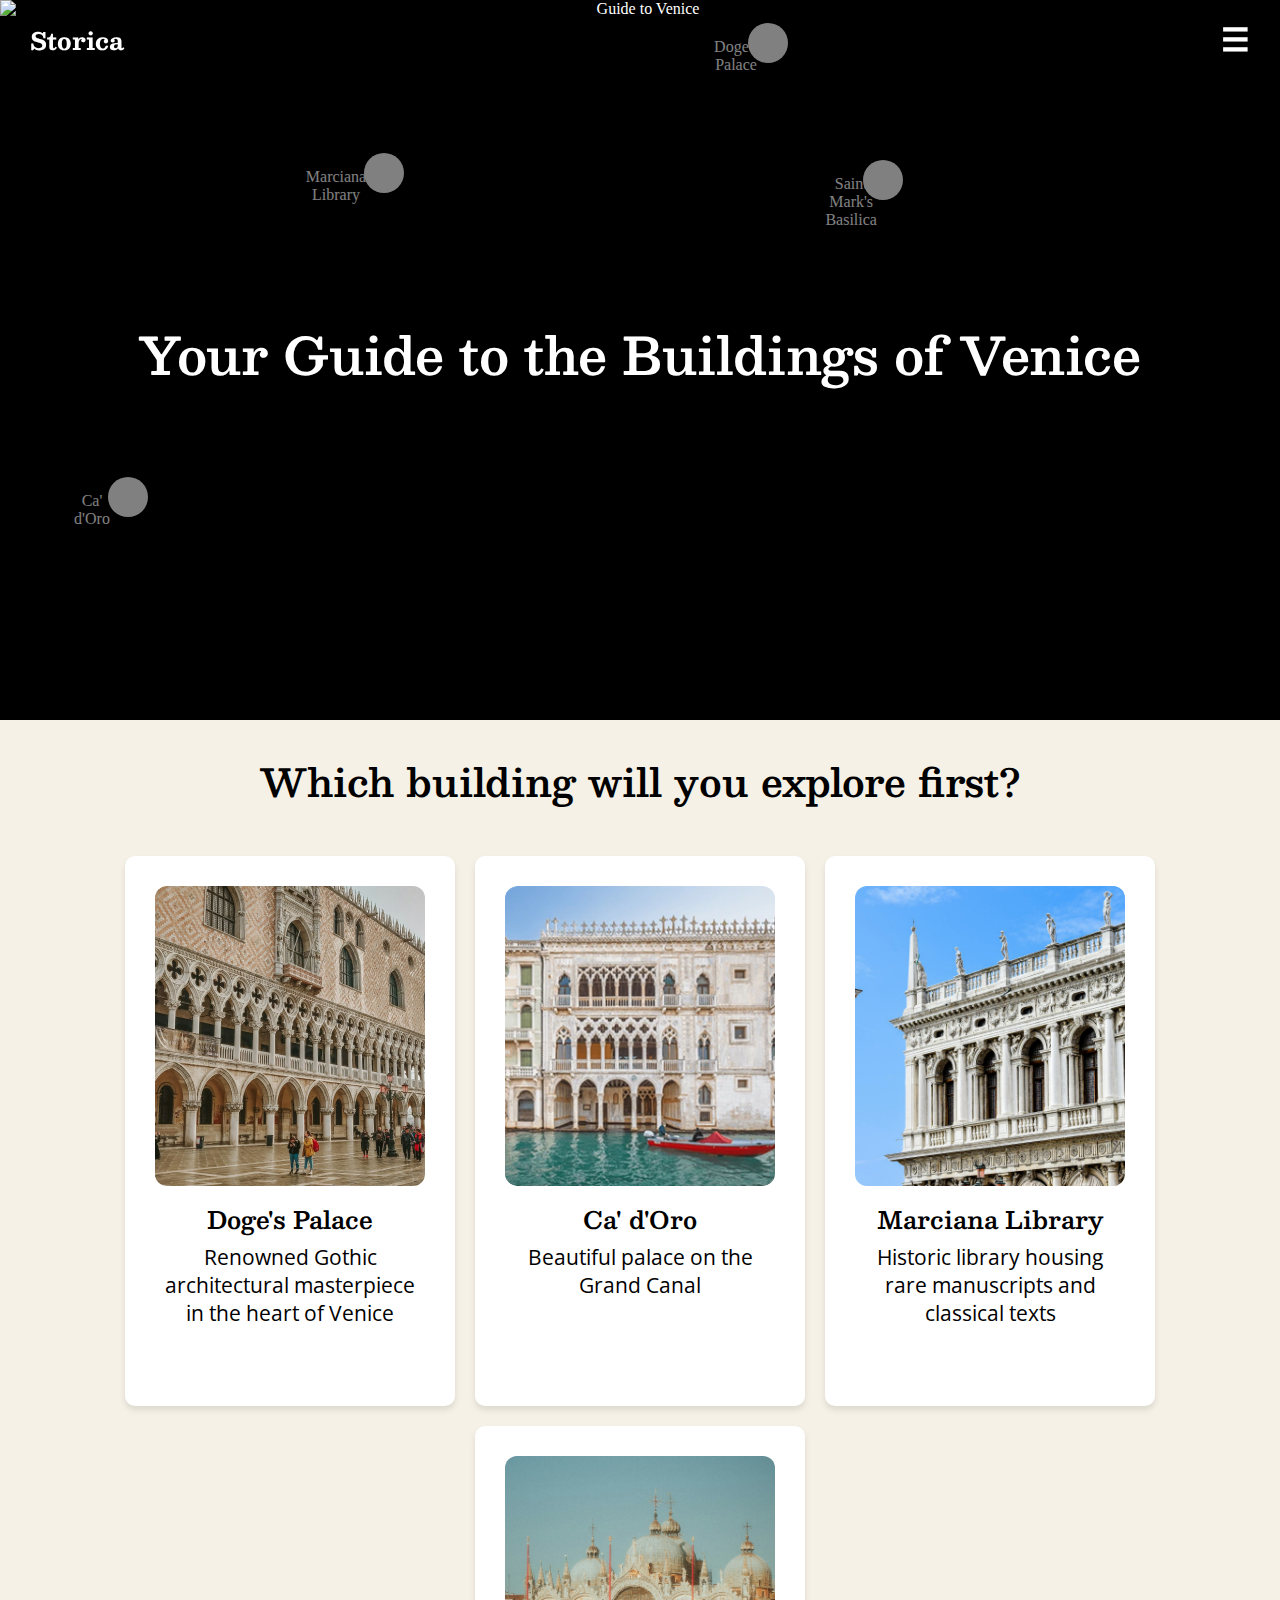
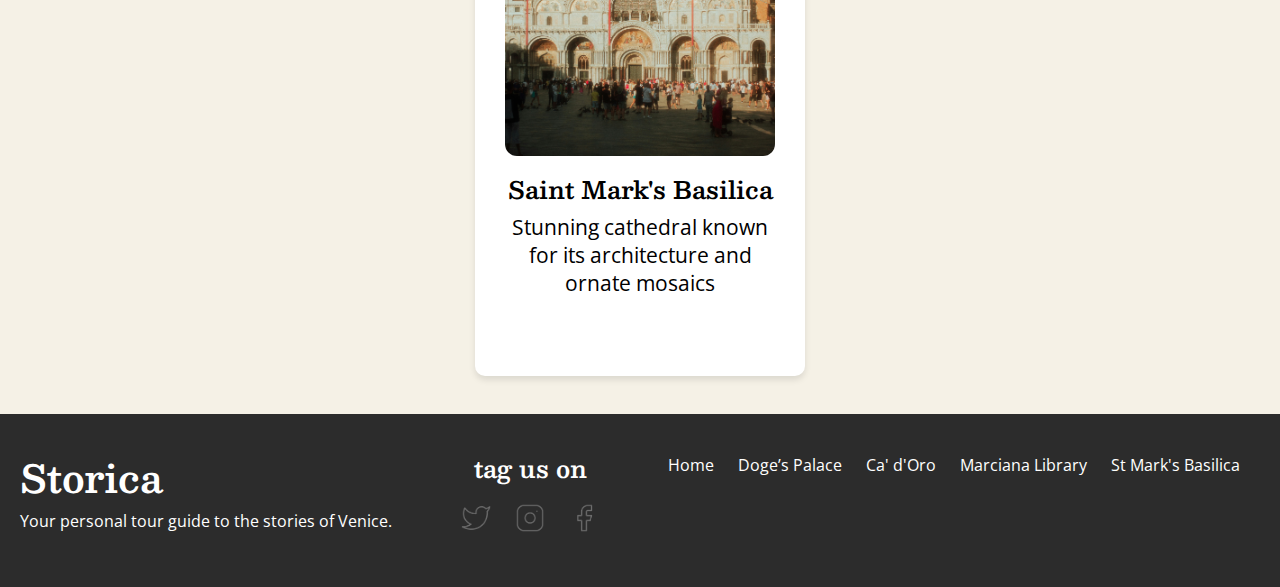
==== index.html @ 9d31c8cf "Update index.html" ====
<!DOCTYPE html>
<html lang="en">
<head>
    <meta charset="UTF-8" />
    <meta name="viewport" content="width=device-width, initial-scale=1.0" />
    <title>Storica - Doge's Palace</title>
    <link rel="preconnect" href="https://fonts.googleapis.com">
    <link rel="preconnect" href="https://fonts.gstatic.com" crossorigin>
    <link href="https://fonts.googleapis.com/css2?family=Besley:ital,wght@0,400..900;1,400..900&family=Open+Sans:ital,wght@0,300..800;1,300..800&display=swap" rel="stylesheet">
    <link rel="stylesheet" href="style.css" />
</head>
<body class="white-nav">
    <a href="#maincontent" class="skip-link">Skip to main content</a>
    
    <!-- Hero Section-->
    <header>
        <nav class="top-nav">
            <div class="logo">Storica</div>
            <button class="hamburger" id="hamburger" aria-label="Open navigation menu">&#9776;</button>
        </nav>
        <section class="hero">
            <img src="./assets/guide_image.png" alt="Guide to Venice" class="hero-image">
            <div class="hero-text">
                <h1>Your Guide to the Buildings of Venice</h1>
            </div>
            <div class="dot" id="dot1" data-name="Ca' d'Oro"></div>
            <div class="dot" id="dot2" data-name="Marciana Library"></div>
            <div class="dot" id="dot3" data-name="Doge's Palace"></div>
            <div class="dot" id="dot4" data-name="Saint Mark's Basilica"></div>
        </section>
    </header>

     <!-- Navigation Bar -->
    <nav id="overlayMenu" class="overlay-menu">
        <ul>
            <li><a href="index.html" >Home</a></li>
            <li><a href="doges-palace.html" >Doge’s Palace</a></li>
            <li><a href="ca-doro-palace.html" >Ca' d'Oro</a></li>
            <li><a href="marciana-library.html" >Marciana Library</a></li>
            <li><a href="st-marks-basilica.html" >St Mark's Basilica</a></li>
        </ul>
        <button class="close-btn" id="closeMenu" aria-label="Close navigation menu">&times;</button>
    </nav>

    <main id="maincontent">
        <!-- Buildings Cards-->
        <section class="buildings-section">
            <h2>Which building will you explore first?</h2>
            <div class="cards-container">
                <div class="building-card">
                    <a href="doges-palace.html" >
                        <img src="./assets/dogePalace/Doge_s Palce Side.jpg" alt="Doge's Palace">
                    </a>
                    <h3>Doge's Palace</h3>
                    <p>Renowned Gothic architectural masterpiece in the heart of Venice</p>
                </div>
                
                <div class="building-card">
                    <a href="ca-doro-palace.html" >
                        <img src="./assets/cadoro/CadoroPalaceVeniceMar.png" alt="Ca' d'Oro">
                    </a>
                    <h3>Ca' d'Oro</h3>
                    <p>Beautiful palace on the Grand Canal</p>
                </div>

                <div class="building-card">
                    <a href="marciana-library.html" >
                        <img src="./assets/library/pexels-axp-photography-500641970-18781094.jpg" alt="Marciana Library">
                    </a>
                    <h3>Marciana Library</h3>
                    <p>Historic library housing rare manuscripts and classical texts</p>
                </div>

                <div class="building-card">
                    <a href="st-marks-basilica.html" >
                        <img src="./assets/basilica/cristiano-sala-zZEgnO9Eilg-unsplash.jpg" alt="Saint Mark's Basilica">
                    </a>
                    <h3>Saint Mark's Basilica</h3>
                    <p>Stunning cathedral known for its architecture and ornate mosaics</p>
                </div>
            </div>
        </section>
    </main>

    <!-- Footer -->
    <footer role="contentinfo">
        <div class="footer-left">
            <h2>Storica</h2>
            <p>Your personal tour guide to the stories of Venice.</p>
        </div>
        <div class="social-media">
            <h3>tag us on</h3>
            <a href="https://twitter.com" target="_blank">
                <img src="./assets/tags/Twitter.png" alt="X, formerly Twitter">
            </a>
            <a href="https://instagram.com" target="_blank">
                <img src="./assets/tags/Instagram.png" alt="Instagram">
            </a>
            <a href="https://facebook.com" target="_blank">
                <img src="./assets/tags/Facebook.png" alt="Facebook">
            </a>
        </div>
        <nav class="footer-nav" aria-label="Footer Navigation">
            <a href="index.html" >Home</a>
            <a href="doges-palace.html">Doge’s Palace</a>
            <a href="ca-doro-palace.html" >Ca' d'Oro</a>
            <a href="marciana-library.html" >Marciana Library</a>
            <a href="st-marks-basilica.html" >St Mark's Basilica</a>
        </nav>
    </footer>

    <!-- Modal for Zoom -->
    <div id="imageModal" class="image-modal">
        <span class="close">&times;</span>
        <img class="modal-content" id="modalImg">
    </div>

    <!-- Back to Top Button -->
    <button id="backToTop" title="Back to Top" aria-label="Scroll back to top" tabindex="0">↑</button>
    
    <script src="script.js"></script>
</body>
</html>
---- style.css ----
* {
    margin: 0;
    padding: 0;
    box-sizing: border-box;
}

.skip-link {
    position: absolute;
    top: -50px;
    left: 10px;
    background: #000;
    color: white;
    padding: 10px;
    z-index: 100;
}

.skip-link:focus {
    top: 10px; /* Bring into view when focused */
}

/* Focus style for keyboard navigation */
body.keyboard-active :focus {
    outline: 3px solid #0066cc;
    outline-offset: 3px;
}

/* Removes focus outline for mouse navigation */
body:not(.keyboard-active) :focus {
    outline: none;
}


/* Headings*/
h1, h2, h3, h4, h5, h6 {
    font-family: 'Besley', serif;
    font-optical-sizing: auto;
    font-weight: 600;
    font-style: normal;
    line-height: 1.2;
    margin-bottom: 10px;
}


h2 {
    font-size: clamp(2rem, 3vw, 3rem);
    margin-bottom: 15px;
}

h3{
    font-size: clamp(1.5rem, 1.3vw, 3rem);
}

/*Links*/
a {
    font-family: 'Open Sans', sans-serif;
}

/* Paragraphs */
p {
    font-family: 'Open Sans', sans-serif;
    font-size: clamp(1rem, 1vw, 2rem);
    margin-bottom: 15px;
}


 /* --- Overlay Menu --- */
.overlay-menu {
    position: fixed;
    top: 0;
    right: -100%;
    width: 300px;
    height: 100vh;
    background-color: #f0e8db;
    box-shadow: -4px 0 20px rgba(0,0,0,0.1);
    padding: 60px 30px;
    transition: right 0.3s ease-in-out;
    z-index: 9999;
}
  
.overlay-menu ul {
    list-style: none;
    padding: 0;
    margin-top: 60px;
}
  
.overlay-menu ul li {
    margin-bottom: 20px;
}
  
.overlay-menu ul li a {
    text-decoration: none;
    font-size: 20px;
    color: #3c2f20;
    transition: color 0.2s;
}
  
.overlay-menu ul li a:hover {
    color: #a64e40;
}
  
.close-btn {
    position: absolute;
    top: 20px;
    right: 25px;
    font-size: 30px;
    cursor: pointer;
    color: #333;
    border-width: 0;
    background-color: transparent;
}

/* --- Navigation Top Bar ----------------- */
.top-nav {
    position: fixed; 
    top: 20px;
    left: 30px; 
    right: 30px; 
    display: flex;
    justify-content: space-between;
    align-items: center;
    z-index: 100; /* Ensures it's above other content */
    transition: transform 0.3s ease-in-out;
}
  
.hamburger {
    font-size: 2rem;
    font-weight: 700;
    cursor: pointer;
    color: #000000;
    display: block;
    line-height: 1;
    border-width: 0;
    background-color: transparent;
}

.logo {
    font-size: 1.5rem;
    font-family: 'Besley', serif;
    font-optical-sizing: auto;
    font-weight: 700;
    font-style: normal;
    color: #000000;
}

.white-nav .hamburger,
.white-nav .logo {
    color: #ffffff; /* White colour for the index/home page */
}

/* --- Back Top Button ----------------- */

#backToTop {
    position: fixed;
    bottom: 30px;
    right: 30px;
    display: none;
    background-color: #a64e40;
    color: white;
    border: none;
    border-radius: 50%;
    width: 40px;
    height: 40px;
    font-size: 20px;
    cursor: pointer;
    box-shadow: 0 4px 10px rgba(0,0,0,0.2);
    z-index: 999;
    transition: background 0.3s;
  }
  
  #backToTop:hover {
    background-color: #84392f;
  }

/* --- Intro Buildings Page -----------------------------------*/
/* Audio Guide */

#audioPlayer {
    display: none;
    width: 100%; 
    max-width: 400px; 
    margin-top: 10px; 
}

/* Intro Section */
.intro {
    padding-top: 100px;
    display: flex;
    height: 100vh; 
    position: relative;
    background-color: #f5f1e6;

}

/* Left Content */
.intro-content {
    display: flex;
    flex-direction: column;
    align-items: center; 
    justify-content: center; 
    width: 50%; 
    text-align: center;
    padding: 20px;
    z-index: 2; 
}

.intro-content h1 {
    font-size: clamp(2.5rem, 6vw, 5rem); 
    color: #2B2A29;
    margin-bottom: 10px;
}

.intro-content p {
    font-size: clamp(1.5rem, 3vw, 3rem); 
    font-style: italic;
    margin-bottom: 15px;
    color: #444;
}
.audio-button {
    background-color: #000;
    color: white;
    border: none;
    padding: 10px 20px;
    font-size: 1rem;
    cursor: pointer;
    border-radius: 5px;
    display: block; 
    margin-bottom: 10px; 
}

/* Right Image */
.intro-image {
    position: absolute;
    right: 0;
    bottom: 0; 
    width: 50%;
    height: 90%; 
}

.intro-image img {
    width: 100%;
    height: 100%;
    object-fit: cover; 
    border-top-left-radius: 50vh;
}

/* Decorative Circles */
.decor-circle {
    position: absolute;
    border-radius: 50%;
    z-index: 1;
}

.circle1 {
    width: 40px;
    height: 40px;
    top: 10%;
    left: -20px;
    background-color: #4A3228;
}

.circle2 {
    width: 20px;
    height: 20px;
    top: 50%;
    left: 10%;
    background-color: #B76E60;
}

.circle3 {
    width: 30px;
    height: 30px;
    bottom: 10%;
    left: -15px;
    background-color: #A88B5D;
}

.circle4 {
    width: 50px;
    height: 50px;
    top: 10%;
    left: 10%;
    background-color: #4A3228;
}

.circle5 {
    width: 30px;
    height: 30px;
    top: 40%;
    left: 5%;
    background-color: #B76E60;
}

.circle6 {
    width: 20px;
    height: 20px;
    top: 70%;
    left: 15%;
    background-color: #A88B5D;
}

@media (max-width: 768px) {
    .intro {
        flex-direction: column;
        height: auto;
    }

    .intro-content {
        width: 100%;
        height: 50vh; 
        z-index: 2;
        order: 1; 
    }

    .intro-image {
        margin-top: 0;
        width: 100%;
        height: 50vh;
        position: relative;
        order: 2; 
    }
}

/*-------------------Story Section-------------------------------*/
.story {
    display: flex;
    min-height: 100vh;
}

.story-image {
    width: 50%;
    min-height: 100%;
}

.story-image img {
    width: 100%;
    height: 100%;
    object-fit: cover; 
}

.story-content {
    width: 50%;
    background-color: #906F31; 
    color: white; 
    display: flex;
    flex-direction: column;
    justify-content: center;
    padding: 7%;
}

@media (max-width: 768px) {
    .story {
        flex-direction: column;
        height: auto;
    }

    .story-image {
        width: 100%;
        height: 50vh;
    }

    .story-content {
        width: 100%;
        text-align: left;
        min-height: 50vh;
        padding: 9%;
    }
}

/* ------- Characters Section-------------------------- */
.characters {
    display: flex;
    min-height: 100vh; 
    flex-direction: row-reverse; 
}

.characters-content {
    width: 50%;
    background-color: #906F31;
    color: white; 
    display: flex;
    flex-direction: column;
    justify-content: center;
    padding: 7%;
}

.characters-image {
    width: 50%;
    min-height: 100%;
}

.characters-image img {
    width: 100%;
    height: 100%;
    object-fit: cover;
}

@media (max-width: 768px) {
    .characters {
        flex-direction: column;
        height: auto;
    }

    .characters-image {
        width: 100%;
        height: 50vh;
    }

    .characters-content {
        width: 100%;
        text-align: left;
        min-height: 50vh;
        padding: 9%;
    }
}

/* --- Fact Cards Section ------------------------- */
#facts {
    position: relative;
    width: 100%;
    height: 100vh; 
    overflow: hidden;
    display: flex;
    justify-content: center;
    align-items: center;
    background-color: #f5f1e6;
}

.fact-container {
    position: relative;
    width: 80%;
    min-height: 80vh;
    display: flex;
    justify-content: center;
    align-items: center;
}

/* ---Fact Card--- */
.fact-card {
    position: absolute;
    width: 100%;
    min-height: 100%;
    background-color: #b45342; 
    border-radius: 20px; 
    display: flex;
    align-items: center;
    justify-content: space-between;
    padding: 5%;
    box-sizing: border-box;
    transition: transform 0.5s ease, opacity 0.5s ease;
    box-shadow: 0 10px 20px rgba(0, 0, 0, 0.2);
}

.fact-text {
    width: 45%;
    color: white;
}

.fact-image {
    width: 45%;
    display: flex;
    justify-content: center;
}

.fact-image img {
    width: 100%;
    max-height: 60vh;
    object-fit: cover;
    border-radius: 10px;
}

.swipe-indicator {
    position: absolute;
    bottom: 10px;
    left: 50%;
    transform: translateX(-50%);
    font-size: 14px;
    color: #b45342;;
    padding: 5px 10px;
    border-radius: 20px;
    opacity: 0.8;
    display: none;
}

@media (max-width: 768px) {
    .fact-card {
        flex-direction: column-reverse;
        text-align: center;
        justify-content: center;
    }

    .fact-text {
        width: 90%;
    }

    .fact-image {
        width: 100%;
        margin-bottom: 10px;
    }

    .fact-image img {
        width: 100%;
        max-height: 50vh;
    }

    .swipe-indicator {
        display: block;
    }
}


/*  Fact Navigation Buttons */ 
.fact-btn-wrapper {
    position: absolute;
    width: 20%; 
    height: 100%;
    top: 0;
    transition: opacity 0.3s;
    display: flex;
    align-items: center; 
    justify-content: center; 
}

.fact-btn-wrapper.left {
    left: 0;
}

.fact-btn-wrapper.right {
    right: 0;
}

.fact-btn-wrapper:hover .fact-btn {
    opacity: 1;
}

/* Buttons always visible for keyboard navigation */
body.keyboard-active .fact-btn {
    opacity: 1;
}

/* Fact Button Styles */
.fact-btn {
    background: #4A3228;
    color: white;
    border: none;
    padding: 20px 30px;
    font-size: 24px;
    cursor: pointer;
    transition: opacity 0.3s;
    opacity: 0; 
    border-radius: 40px;
}

/*------------- Info Floor Area Guide Section -------------------*/
.info-section {
    display: flex;
    align-items: center;
    justify-content: center; 
    gap: 40px;
    padding: 50px;
    background-color: #f5f1e6;
    min-height: 100vh;
}

.info-image {
    width: 50%;
    max-height: 80%;
    display: flex;
    justify-content: center;
    align-items: center;
}

.info-image img {
    width: 100%; 
    max-height: 80vh;
    object-fit: cover;
    display: block;
    border-radius: 20px;
}

.info-text {
    max-width: 50%;
    display: flex;
    flex-direction: column;
    justify-content: center;
    padding: 4%;
}


@media (max-width: 768px) {
    .info-section {
        flex-direction: column;
        text-align: left;
    }

    .info-image {
        width: 100%;
    }

    .info-image img {
        width: 100%;
        max-height: 50vh;
    }

    .info-text {
        max-width: 100%;
        padding: 0;
    }

}

/*-----------  Food Section -------------*/
.food-section {
    margin-top: 50px;
    margin-bottom: 50px;

  }

.food-cards {
    margin-top: 50px;
    display: flex;
    justify-content: center;
    gap: 30px;
    flex-wrap: wrap;
  }
  
.card {
    display: flex;
    flex-direction: column;
    align-items: center;
    background-color: white;
    border-radius: 16px;
    box-shadow: 0 6px 20px rgba(0, 0, 0, 0.1);
    text-decoration: none;
    padding: 20px;
    width: 280px;           
    transition: transform 0.3s ease, box-shadow 0.3s ease;
    color: #333;
  }
.card:hover {
    transform: translateY(-6px);
    box-shadow: 0 10px 24px rgba(0, 0, 0, 0.15);
  }
.card img {
    width: 100%;
    height: 200px; 
    object-fit: cover;
    border-radius: 12px;
    margin-bottom: 14px;
  }
  
.card h4 {
    margin: 0;
    font-size: 1.2rem;
    text-align: center;
  }

.food-section h2 {
    text-align: center;
  }


  /*-------------- Booking Section -----------------*/
  .booking-section {
    background-color: #a64e40;
    color: white;
    text-align: center;
    padding: 60px 20px;
  }
  
  .booking-button {
    display: inline-block;
    background: white;
    color: #a64e40;
    border: none;
    padding: 12px 30px;
    font-size: 16px;
    border-radius: 25px;
    margin-top: 20px;
    cursor: pointer;
    text-decoration: none;
    transition: background 0.3s;
}
  
  .booking-button:hover {
    background: #906F31;
    color: white;
  }
  
  /*-------------- Footer --------------*/
  footer {
    padding: 40px 20px;
    background-color: #2c2c2c;
    color: white;
    display: flex;
    justify-content: space-between;
    flex-wrap: wrap;
    gap: 20px;
  }
  
  .footer-left h2 {
    margin-bottom: 10px;
  }
  
  .footer-nav a {
    margin-right: 20px;
    color: white;
    text-decoration: none;
  }
  
  .footer-nav a:hover {
    text-decoration: underline;
  }
  

  .social-media {
    text-align: center;
}

.social-media h3 {
    margin-bottom: 20px;
}

.social-media a {
    display: inline-block;
    margin: 0 10px;
}

.social-media img {
    width: 30px;
    height: 30px;
    transition: transform 0.3s ease;
}

.social-media a:hover img {
    transform: scale(1.2);
}

@media (max-width: 768px) {
    .social-media {
        text-align: left;
    }

}

/*------------- Zoom Image Modal ----------------*/
.image-modal {
    display: none;
    position: fixed;
    z-index: 1000;
    padding-top: 60px;
    left: 0;
    top: 0;
    width: 100%;
    height: 100%;
    overflow: auto;
    background-color: rgba(0,0,0,0.8);
  }
  
  .modal-content {
    display: block;
    margin: auto;
    max-width: 90%;
    max-height: 80%;
    border-radius: 8px;
    box-shadow: 0 8px 24px rgba(0,0,0,0.2);
  }


/*---------------------- Home Page -------------------*/
/*--- Header ---*/

.hero {
    position: relative;
    width: 100%;
    height: 80vh;
    display: flex;
    justify-content: center; 
    align-items: center;
    text-align: center;
    color: white;
    overflow: hidden;
    background-color: black;
}

.hero-image {
    position: absolute;
    width: 100%;
    height: 100%;
    object-fit: cover; 
    z-index: 1;
}

.hero-text {
    position: relative; 
    z-index: 2;
    padding: 20px; 
    font-size: clamp(1.5rem, 2vw, 4rem);
    color: white;
}


/*--- Dots ---*/
#dot1 {
    position: absolute;
    top: 69%;
    left: 10%;
    transform: translate(-50%, -50%);
    width: 40px;
    height: 40px;
    background-color: white;
    border-radius: 50%;
    opacity: 0.5;  
    transition: transform 1s ease-in-out;  
  }
  
  
  #dot1::after {
    content: "Ca' d'Oro";
    position: absolute;
    top: 15px;  
    left: -40%;
    transform: translateX(-50%);
    color: white;
    font-size: 1rem;
    opacity: 1;
    transition: opacity 0.4s ease-in-out; 
  }
  
  
  #dot2::after {
      content: "Marciana Library";
      position: absolute;
      top: 15px; 
      left: -70%;
      transform: translateX(-50%);
      color: white;
      font-size: 1rem;
      opacity: 1;
      transition: opacity 0.4s ease-in-out;  
    }
  
    #dot3::after {
      content: "Doge's Palace";
      position: absolute;
      top: 15px;  
      left: -30%;
      transform: translateX(-50%);
      color: white;
      font-size: 1rem;
      opacity: 1;
      transition: opacity 0.4s ease-in-out; 
    }
  
    #dot4::after {
      content: "Saint Mark's Basilica";
      position: fixed;
      top: 15px; 
      left: -30%;
      transform: translateX(-50%);
      color: white;
      font-size: 1rem;
      opacity: 1;
      transition: opacity 0.4s ease-in-out;  
    }
  
  
  #dot2, #dot3, #dot4 {
    position: absolute;
    width: 40px;
    height: 40px;
    background-color: white;
    border-radius: 50%;
    opacity: 0.5;
    transition: opacity 1s ease-in-out 1s;  
  }
  
  
  #dot2 {
    top: 24%;
    left: 30%;
    transform: translate(-50%, -50%);
  }
  
  #dot3 {
    top: 6%;
    left: 60%;
    transform: translate(-50%, -50%);
  }
  
  #dot4 {
    top: 25%;
    left: 69%;
    transform: translate(-50%, -50%);
  }
  
  
  #dot1::before {
    content: "";
    position: absolute;
    top: -10vh;
    left:16vh;
    width: 54vw;
    height: 46vh;
    border: 2px dashed white;
    border-radius: 100% / 100%;
    border-left: none;
    border-bottom: none;
    transform: rotate(-30deg);
    transform-origin: bottom left;
    opacity: 0;  
    transition: opacity 1s ease-in 1s;  
  }
  
  
  #dot1:hover {
    transform: translate(-50%, -50%) scale(1.2);  
  }
  
  #dot1:hover::after {
    opacity: 1; 
  }
  
  #dot2:hover::after {
      opacity: 0.5; 
    }
  
  #dot1:hover + #dot2 {
    opacity: 0.5;  
  }
  
  #dot1:hover + #dot2 + #dot3 {
    opacity: 0.5; 
  }
  
  #dot1:hover + #dot2 + #dot3 + #dot4 {
    opacity: 0.5; 
  }
  
  #dot1:hover::before {
    opacity: 1; 
  }

  #dot1, #dot2, #dot3, #dot4 {
    z-index: 10;
  }

@media (max-width: 768px) {
    #dot2 {
    top: 12%;
    left: 15%;
    transform: translate(-50%, -50%);
  }
  
  #dot3 {
    top: 6%;
    left: 60%;
    transform: translate(-50%, -50%);
  }
  
  #dot4 {
    top: 25%;
    left: 80%;
    transform: translate(-50%, -50%);
  }
  
  #dot1::before {
    content: "";
    position: absolute;
    top: -49vh;
    left:15vw;
    width: 70vw;
    height: 98vw;
    border: 2px dashed white;
    border-radius: 100% / 100%;
    border-left: none;
    border-bottom: none;
    transform: rotate(30deg);
    transform-origin: top left;
    opacity: 0;  
    transition: opacity 1s ease-in 1s;  
  }
}

/*--- Buildings Section---*/
.buildings-section{
    padding: 3%;
    background-color: #f5f1e6;
}
.buildings-section h2 {
    text-align: center;
  }

.buildings-section p {
    font-size: 1.3rem;
}
.cards-container {
    padding-top: 3%;
    display: flex;
    justify-content: center;
    gap: 20px;
    flex-wrap: wrap;
    align-items: center;
}

.building-card {
    background-color: white;
    padding: 30px;
    border-radius: 10px;
    text-align: center;
    box-shadow: 0px 4px 6px rgba(0, 0, 0, 0.1);
    width: 330px; 
    transition: transform 0.3s ease-in-out;
    height: 550px;
}

.building-card:hover {
    transform: scale(1.05);
}

.building-card img{
    width: 100%;
    height: 300px; 
    object-fit: cover;
    border-radius: 12px;
    margin-bottom: 14px;

}

@media (max-width: 768px) {

    .buildings-section{
        padding: 7%;
    }

    .cards-container {
        flex-direction: column;
        align-items: center;
    }
}


/*--- Video Section ---*/
.video-section {
    text-align: center;
    margin-top: 40px;
    padding: 20px;
    background-color: #f4f1ea;
    border-radius: 10px;
    box-shadow: 0 4px 6px rgba(0, 0, 0, 0.1);
}

.video-section h2 {
    font-size: 24px;
    color: #333;
    margin-bottom: 10px;
}

.building-video {
    width: 80%;
    max-width: 300px;
    border-radius: 10px;
    box-shadow: 0 4px 8px rgba(0, 0, 0, 0.2);
}
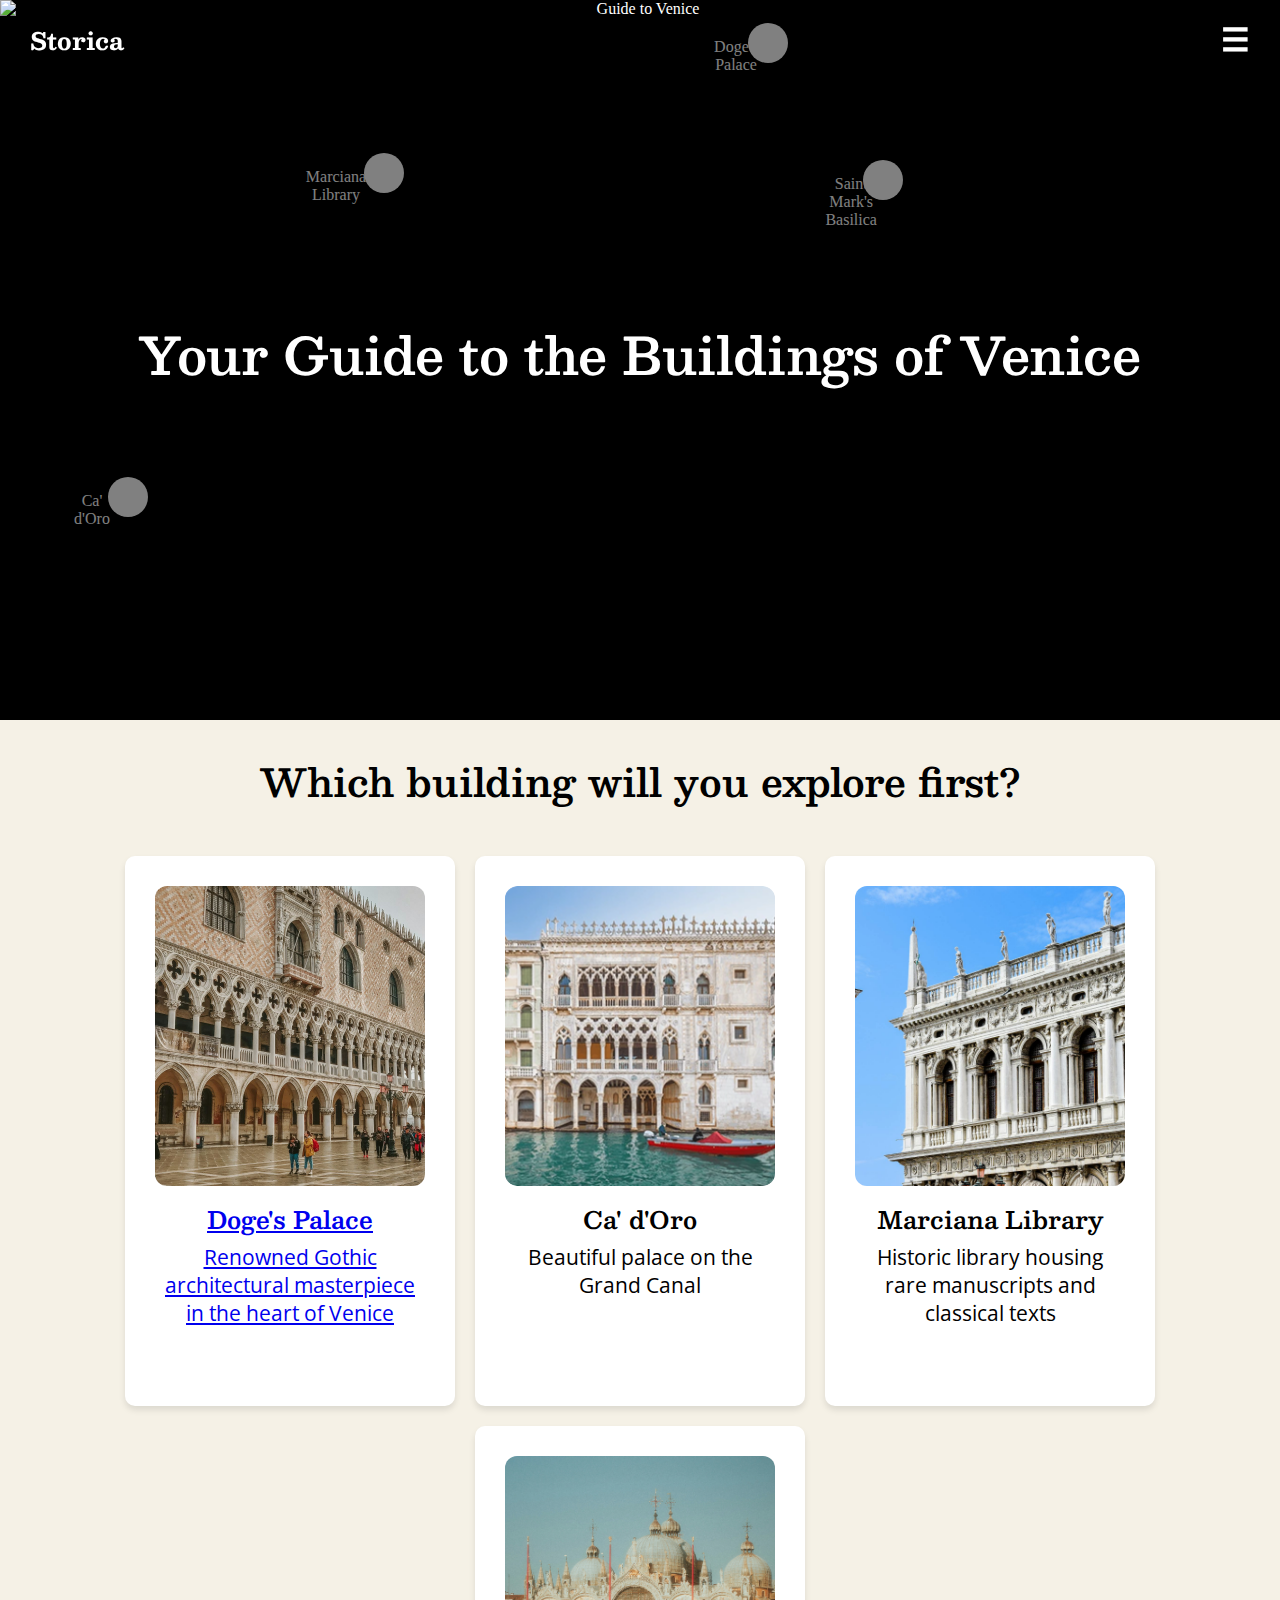
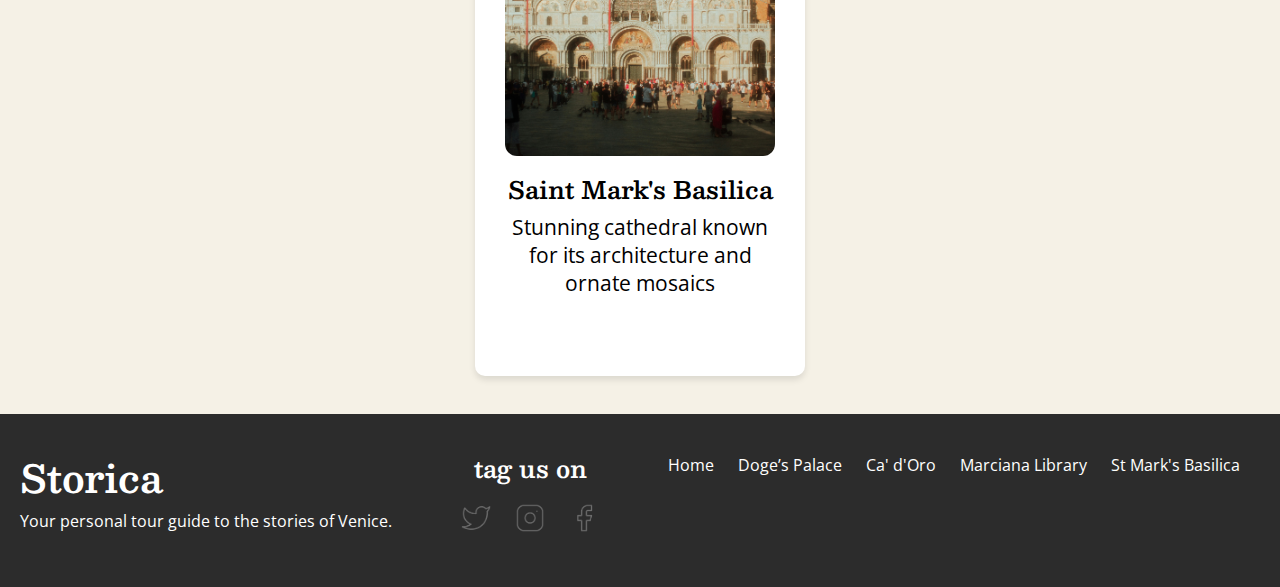
==== commit efa7f28b: "Update index.html" ====
--- a/index.html
+++ b/index.html
@@ -15,7 +15,7 @@
     <!-- Hero Section-->
     <header>
         <nav class="top-nav">
-            <div class="logo">Storica</div>
+            <div class="logo" alt="Storica logo">Storica</div>
             <button class="hamburger" id="hamburger" aria-label="Open navigation menu">&#9776;</button>
         </nav>
         <section class="hero">
@@ -47,13 +47,13 @@
         <section class="buildings-section">
             <h2>Which building will you explore first?</h2>
             <div class="cards-container">
+              <a href="doges-palace.html" >  
                 <div class="building-card">
-                    <a href="doges-palace.html" >
                         <img src="./assets/dogePalace/Doge_s Palce Side.jpg" alt="Doge's Palace">
-                    </a>
                     <h3>Doge's Palace</h3>
                     <p>Renowned Gothic architectural masterpiece in the heart of Venice</p>
                 </div>
+            </a>
                 
                 <div class="building-card">
                     <a href="ca-doro-palace.html" >
@@ -110,13 +110,13 @@
     </footer>
 
     <!-- Modal for Zoom -->
-    <div id="imageModal" class="image-modal">
+    <div id="imageModal" class="image-modal" alt="">
         <span class="close">&times;</span>
         <img class="modal-content" id="modalImg">
     </div>
 
     <!-- Back to Top Button -->
-    <button id="backToTop" title="Back to Top" aria-label="Scroll back to top" tabindex="0">↑</button>
+    <button id="backToTop" title="Back to Top" aria-label="Scroll back to top">↑</button>
     
     <script src="script.js"></script>
 </body>
--- a/style.css
+++ b/style.css
@@ -9,13 +9,13 @@
     top: -50px;
     left: 10px;
     background: #000;
-    color: white;
+    color: #FFFFFF;
     padding: 10px;
     z-index: 100;
 }
 
 .skip-link:focus {
-    top: 10px; /* Bring into view when focused */
+    top: 100px; /* Bring into view when focused */
 }
 
 /* Focus style for keyboard navigation */
@@ -140,11 +140,13 @@
     font-weight: 700;
     font-style: normal;
     color: #000000;
+    background-color: transparent;
 }
 
 .white-nav .hamburger,
 .white-nav .logo {
     color: #ffffff; /* White colour for the index/home page */
+    background-color: transparent;
 }
 
 /* --- Back Top Button ----------------- */
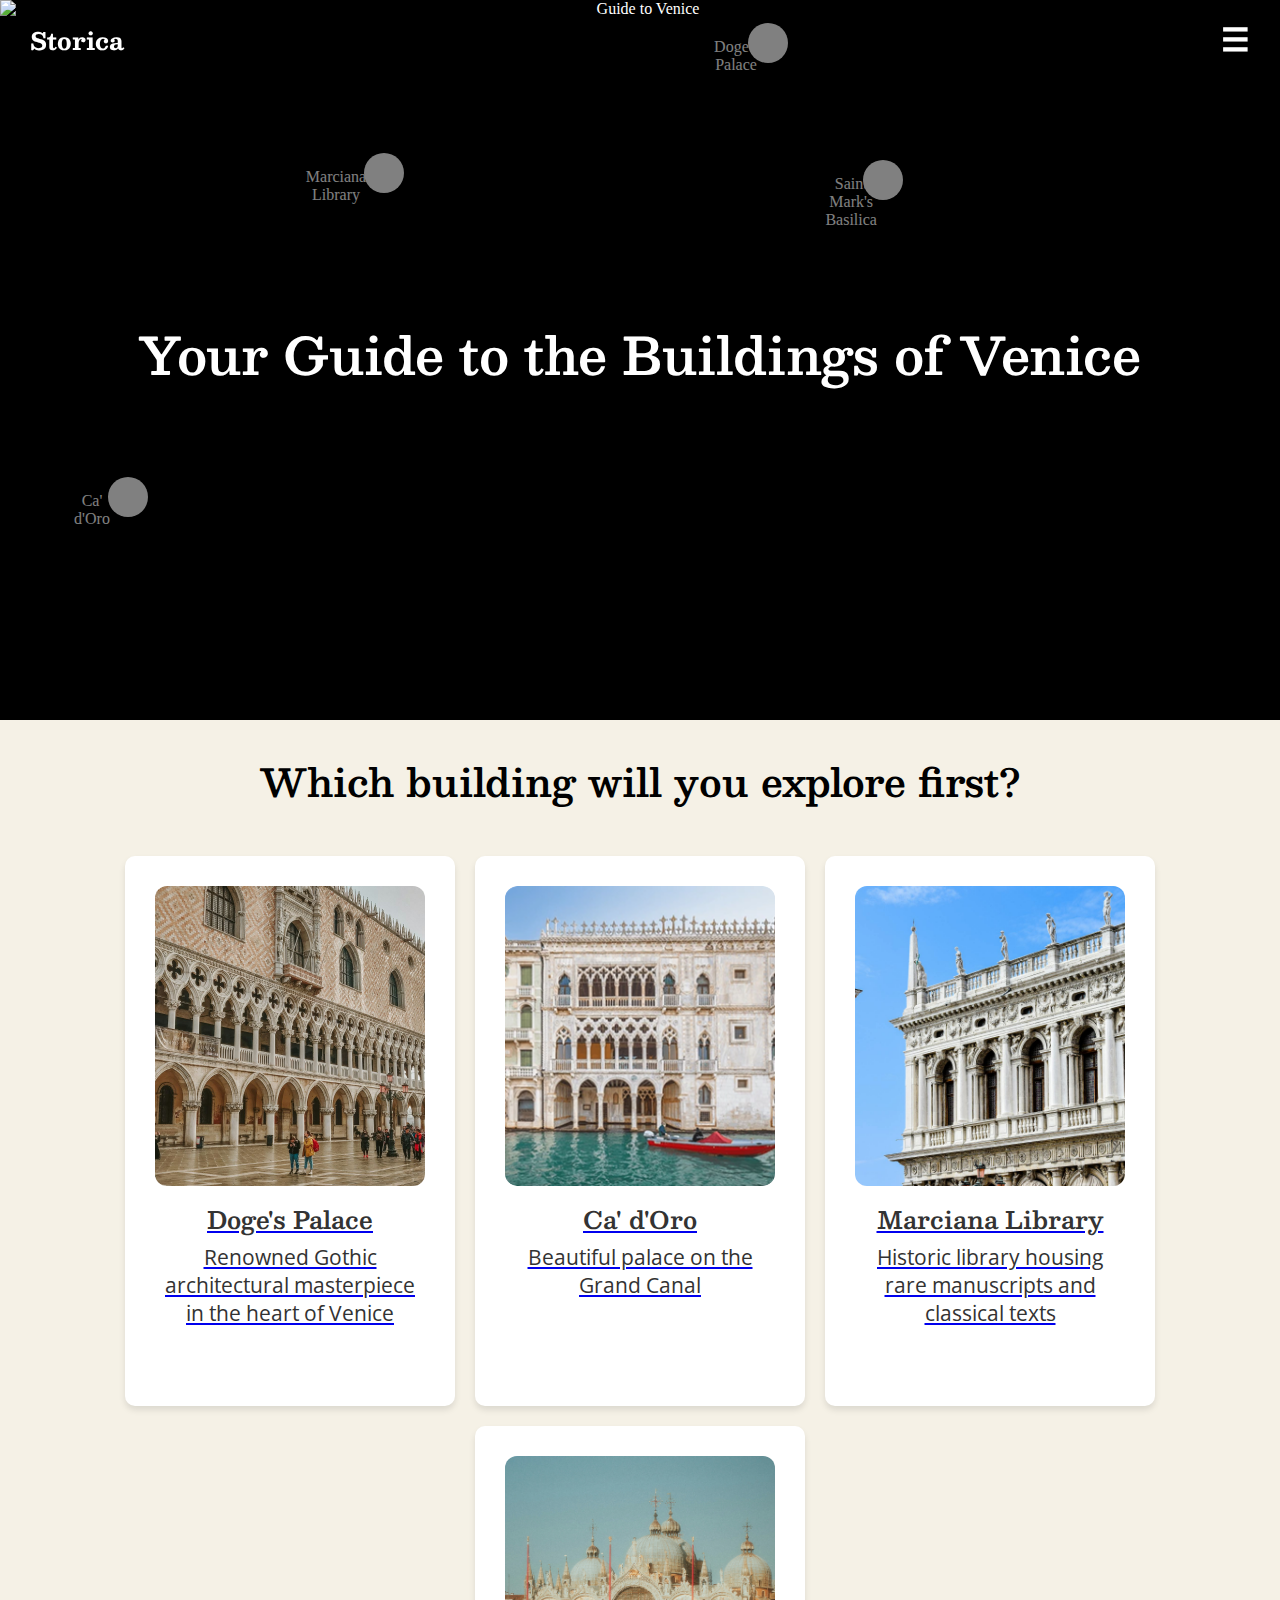
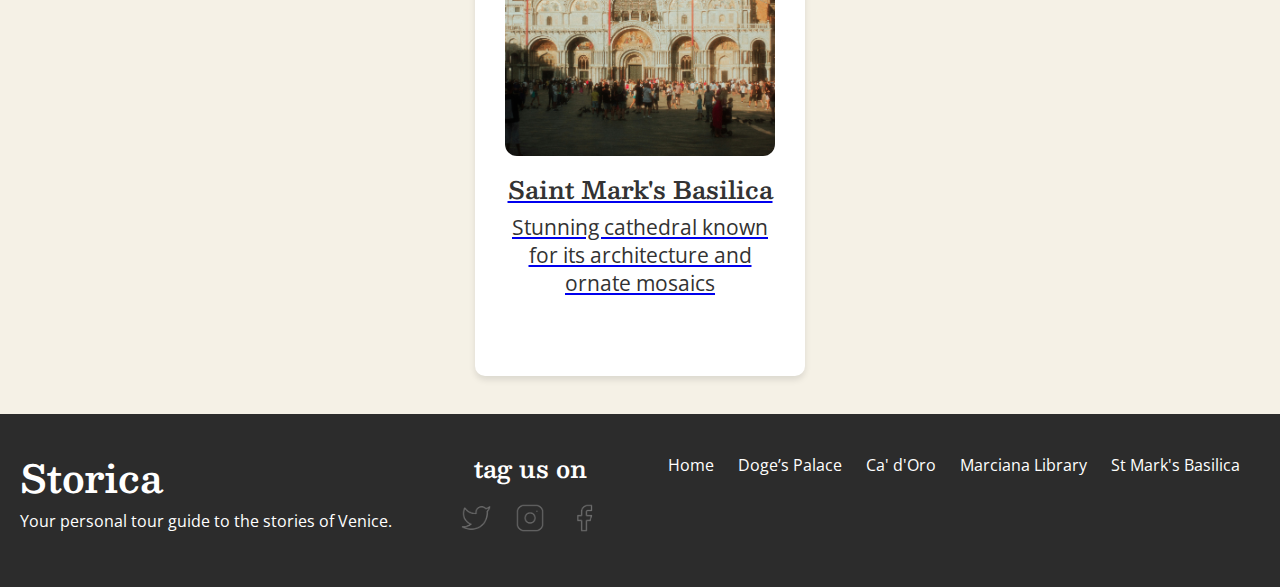
==== commit e75b2c1b: "Update index.html" ====
--- a/index.html
+++ b/index.html
@@ -47,37 +47,39 @@
         <section class="buildings-section">
             <h2>Which building will you explore first?</h2>
             <div class="cards-container">
-              <a href="doges-palace.html" >  
-                <div class="building-card">
-                        <img src="./assets/dogePalace/Doge_s Palce Side.jpg" alt="Doge's Palace">
-                    <h3>Doge's Palace</h3>
-                    <p>Renowned Gothic architectural masterpiece in the heart of Venice</p>
-                </div>
-            </a>
                 
-                <div class="building-card">
-                    <a href="ca-doro-palace.html" >
-                        <img src="./assets/cadoro/CadoroPalaceVeniceMar.png" alt="Ca' d'Oro">
-                    </a>
-                    <h3>Ca' d'Oro</h3>
-                    <p>Beautiful palace on the Grand Canal</p>
-                </div>
+                <a href="doges-palace.html" >  
+                    <div class="building-card">
+                        <img src="./assets/dogePalace/Doge_s Palce Side.jpg" alt="">
+                        <h3>Doge's Palace</h3>
+                        <p>Renowned Gothic architectural masterpiece in the heart of Venice</p>
+                    </div>
+                </a>
 
-                <div class="building-card">
-                    <a href="marciana-library.html" >
-                        <img src="./assets/library/pexels-axp-photography-500641970-18781094.jpg" alt="Marciana Library">
-                    </a>
-                    <h3>Marciana Library</h3>
-                    <p>Historic library housing rare manuscripts and classical texts</p>
-                </div>
-
-                <div class="building-card">
-                    <a href="st-marks-basilica.html" >
-                        <img src="./assets/basilica/cristiano-sala-zZEgnO9Eilg-unsplash.jpg" alt="Saint Mark's Basilica">
-                    </a>
-                    <h3>Saint Mark's Basilica</h3>
-                    <p>Stunning cathedral known for its architecture and ornate mosaics</p>
-                </div>
+                <a href="ca-doro-palace.html" >
+                    <div class="building-card">
+                        <img src="./assets/cadoro/CadoroPalaceVeniceMar.png" alt="">
+                        <h3>Ca' d'Oro</h3>
+                        <p>Beautiful palace on the Grand Canal</p>
+                    </div>
+                </a>
+                
+                <a href="marciana-library.html" >
+                    <div class="building-card">
+                        <img src="./assets/library/pexels-axp-photography-500641970-18781094.jpg" alt="">
+                        <h3>Marciana Library</h3>
+                        <p>Historic library housing rare manuscripts and classical texts</p>
+                    </div>
+                </a>
+                
+                <a href="st-marks-basilica.html" >
+                    <div class="building-card">
+                        <img src="./assets/basilica/cristiano-sala-zZEgnO9Eilg-unsplash.jpg" alt="">
+                        <h3>Saint Mark's Basilica</h3>
+                        <p>Stunning cathedral known for its architecture and ornate mosaics</p>
+                    </div>
+                </a>
+                
             </div>
         </section>
     </main>
--- a/style.css
+++ b/style.css
@@ -1013,6 +1013,8 @@
     width: 330px; 
     transition: transform 0.3s ease-in-out;
     height: 550px;
+    text-decoration: none;
+    color: #333;
 }
 
 .building-card:hover {
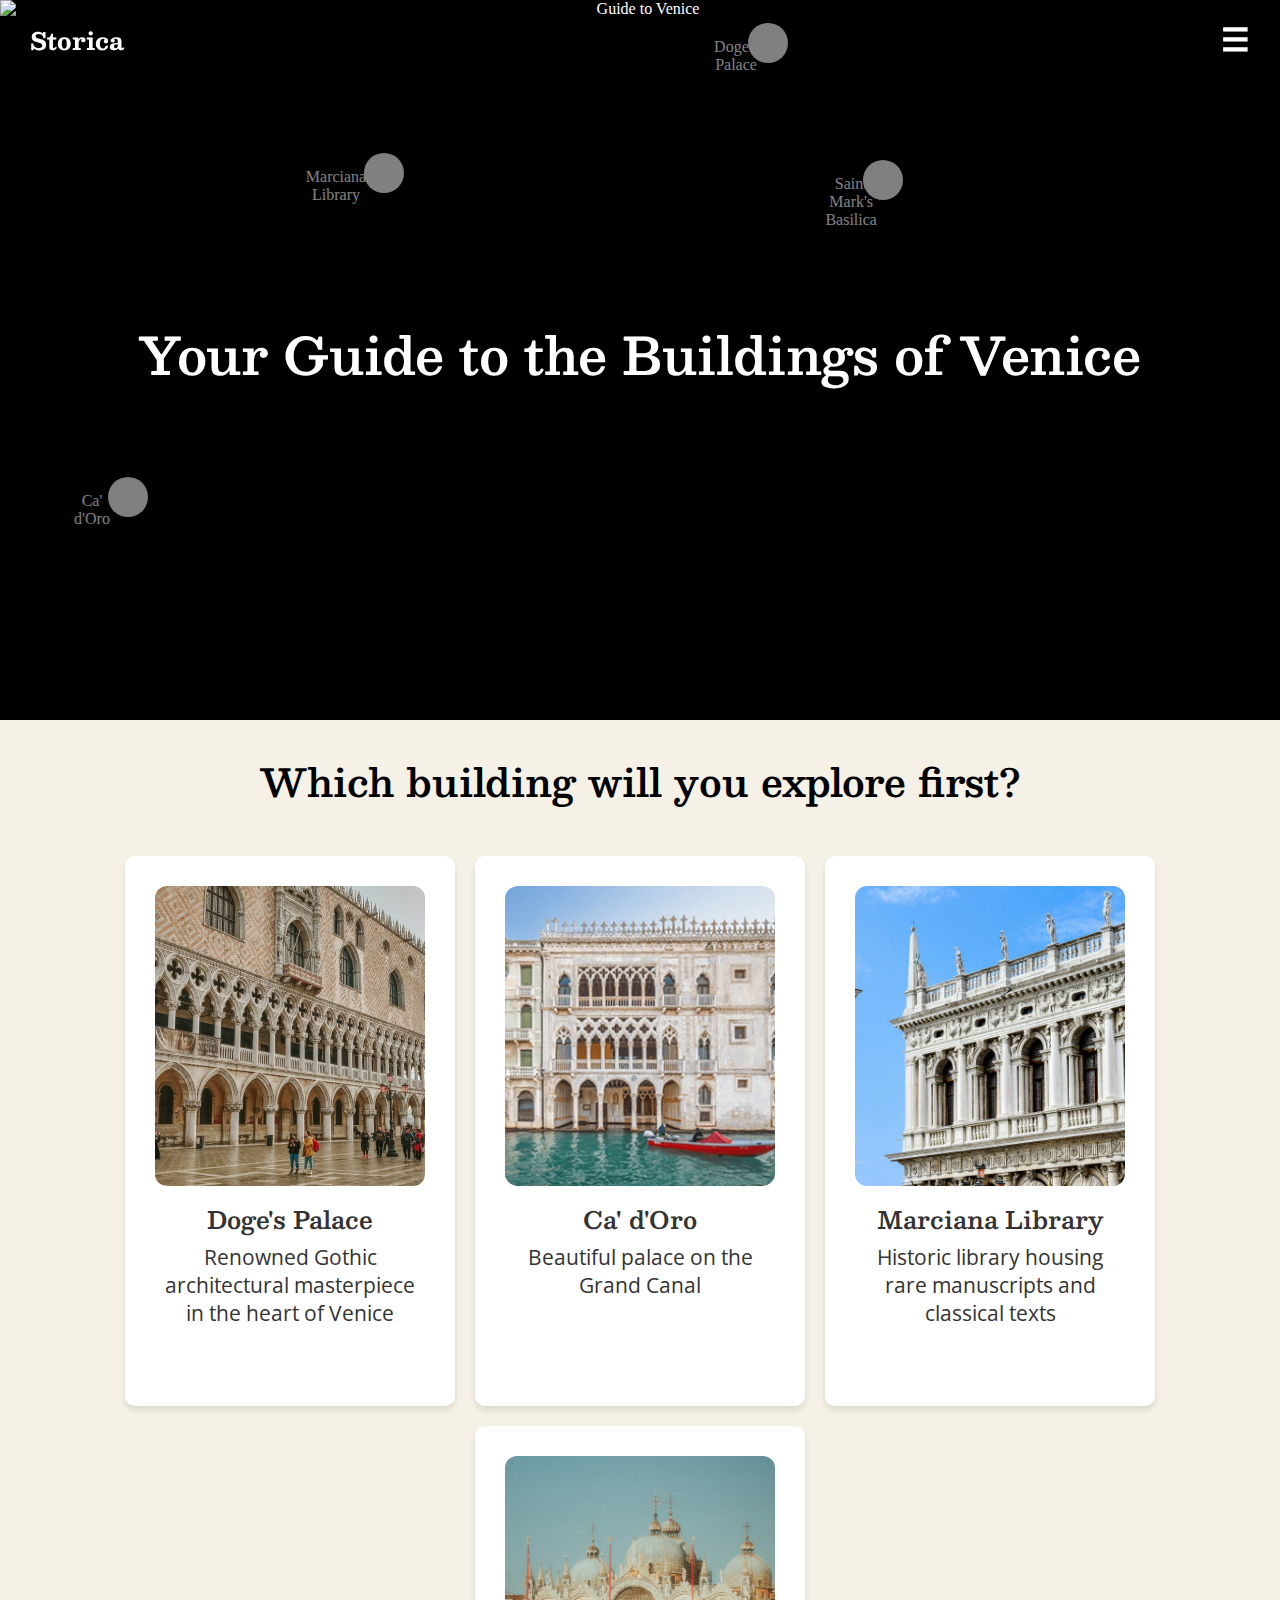
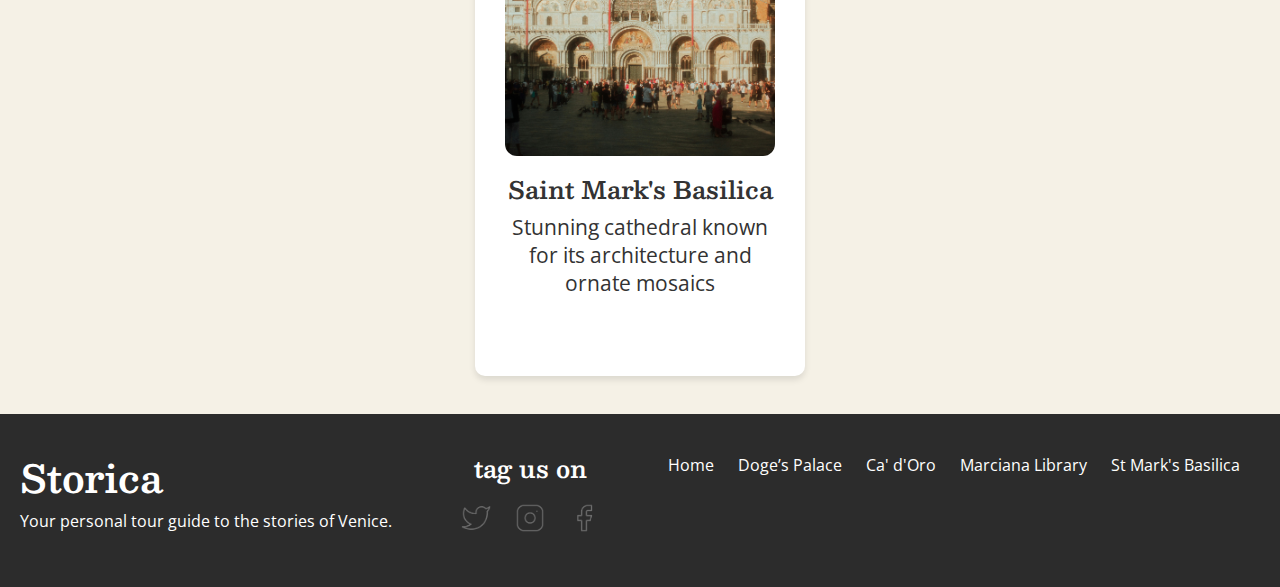
==== commit 13cc441e: "Update index.html" ====
--- a/index.html
+++ b/index.html
@@ -48,36 +48,28 @@
             <h2>Which building will you explore first?</h2>
             <div class="cards-container">
                 
-                <a href="doges-palace.html" >  
-                    <div class="building-card">
+                <a href="doges-palace.html" class="building-card">  
                         <img src="./assets/dogePalace/Doge_s Palce Side.jpg" alt="">
                         <h3>Doge's Palace</h3>
                         <p>Renowned Gothic architectural masterpiece in the heart of Venice</p>
-                    </div>
                 </a>
 
-                <a href="ca-doro-palace.html" >
-                    <div class="building-card">
+                <a href="ca-doro-palace.html" class="building-card">
                         <img src="./assets/cadoro/CadoroPalaceVeniceMar.png" alt="">
                         <h3>Ca' d'Oro</h3>
                         <p>Beautiful palace on the Grand Canal</p>
-                    </div>
                 </a>
                 
-                <a href="marciana-library.html" >
-                    <div class="building-card">
+                <a href="marciana-library.html" class="building-card">
                         <img src="./assets/library/pexels-axp-photography-500641970-18781094.jpg" alt="">
                         <h3>Marciana Library</h3>
                         <p>Historic library housing rare manuscripts and classical texts</p>
-                    </div>
                 </a>
                 
-                <a href="st-marks-basilica.html" >
-                    <div class="building-card">
+                <a href="st-marks-basilica.html" class="building-card">
                         <img src="./assets/basilica/cristiano-sala-zZEgnO9Eilg-unsplash.jpg" alt="">
                         <h3>Saint Mark's Basilica</h3>
                         <p>Stunning cathedral known for its architecture and ornate mosaics</p>
-                    </div>
                 </a>
                 
             </div>
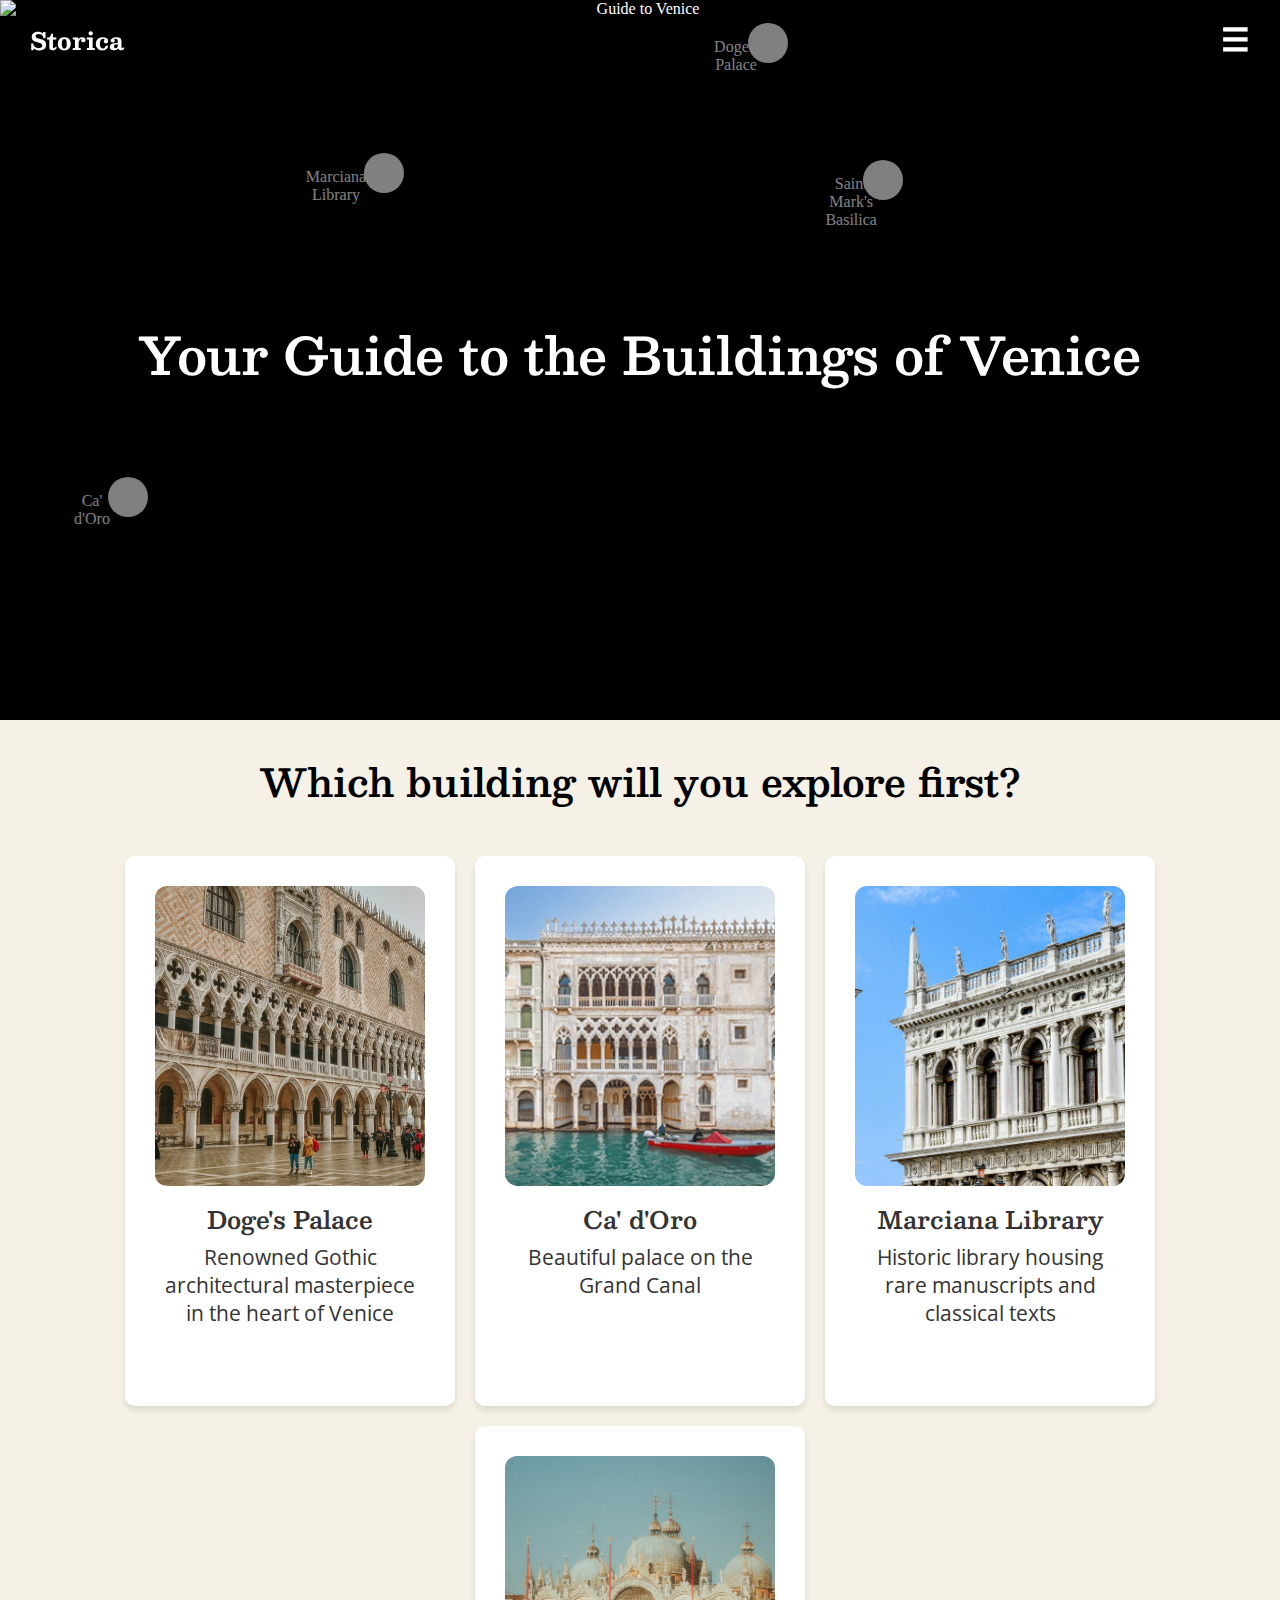
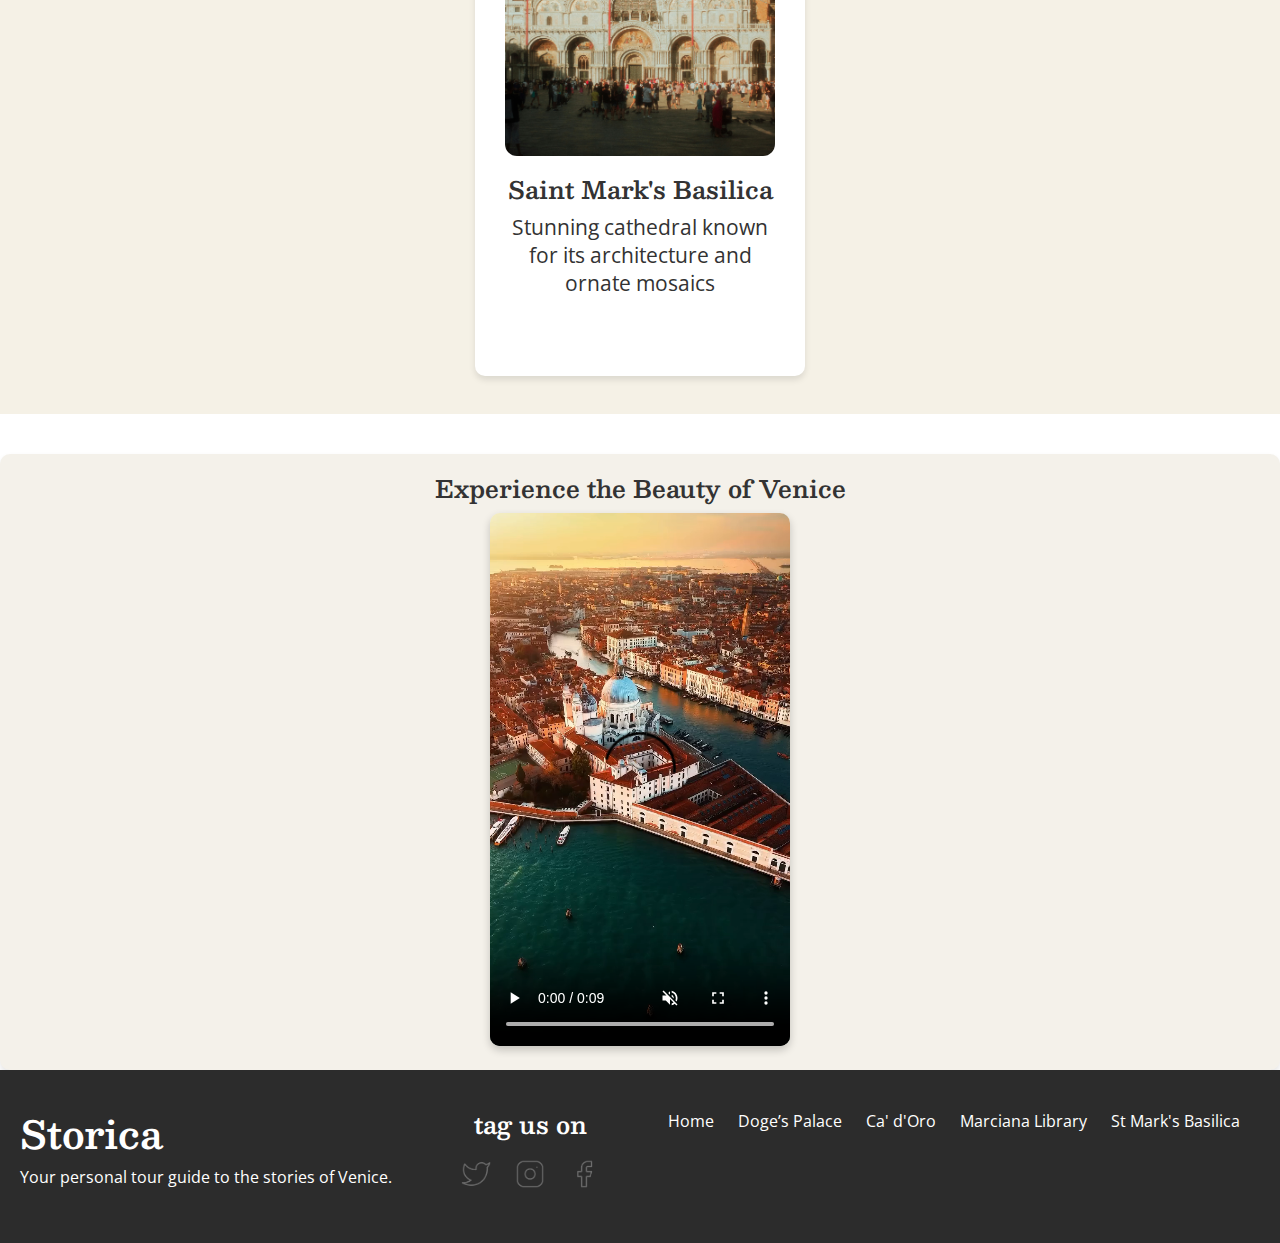
==== commit 558049c4: "Update index.html" ====
--- a/index.html
+++ b/index.html
@@ -74,6 +74,13 @@
                 
             </div>
         </section>
+        <section class="video-section">
+            <h2>Experience the Beauty of Venice</h2>
+            <video controls autoplay muted loop class="building-video">
+                <source src="./assets/video.mp4" type="video/mp4">
+                Your browser does not support the video tag.
+            </video>
+        </section>
     </main>
 
     <!-- Footer -->
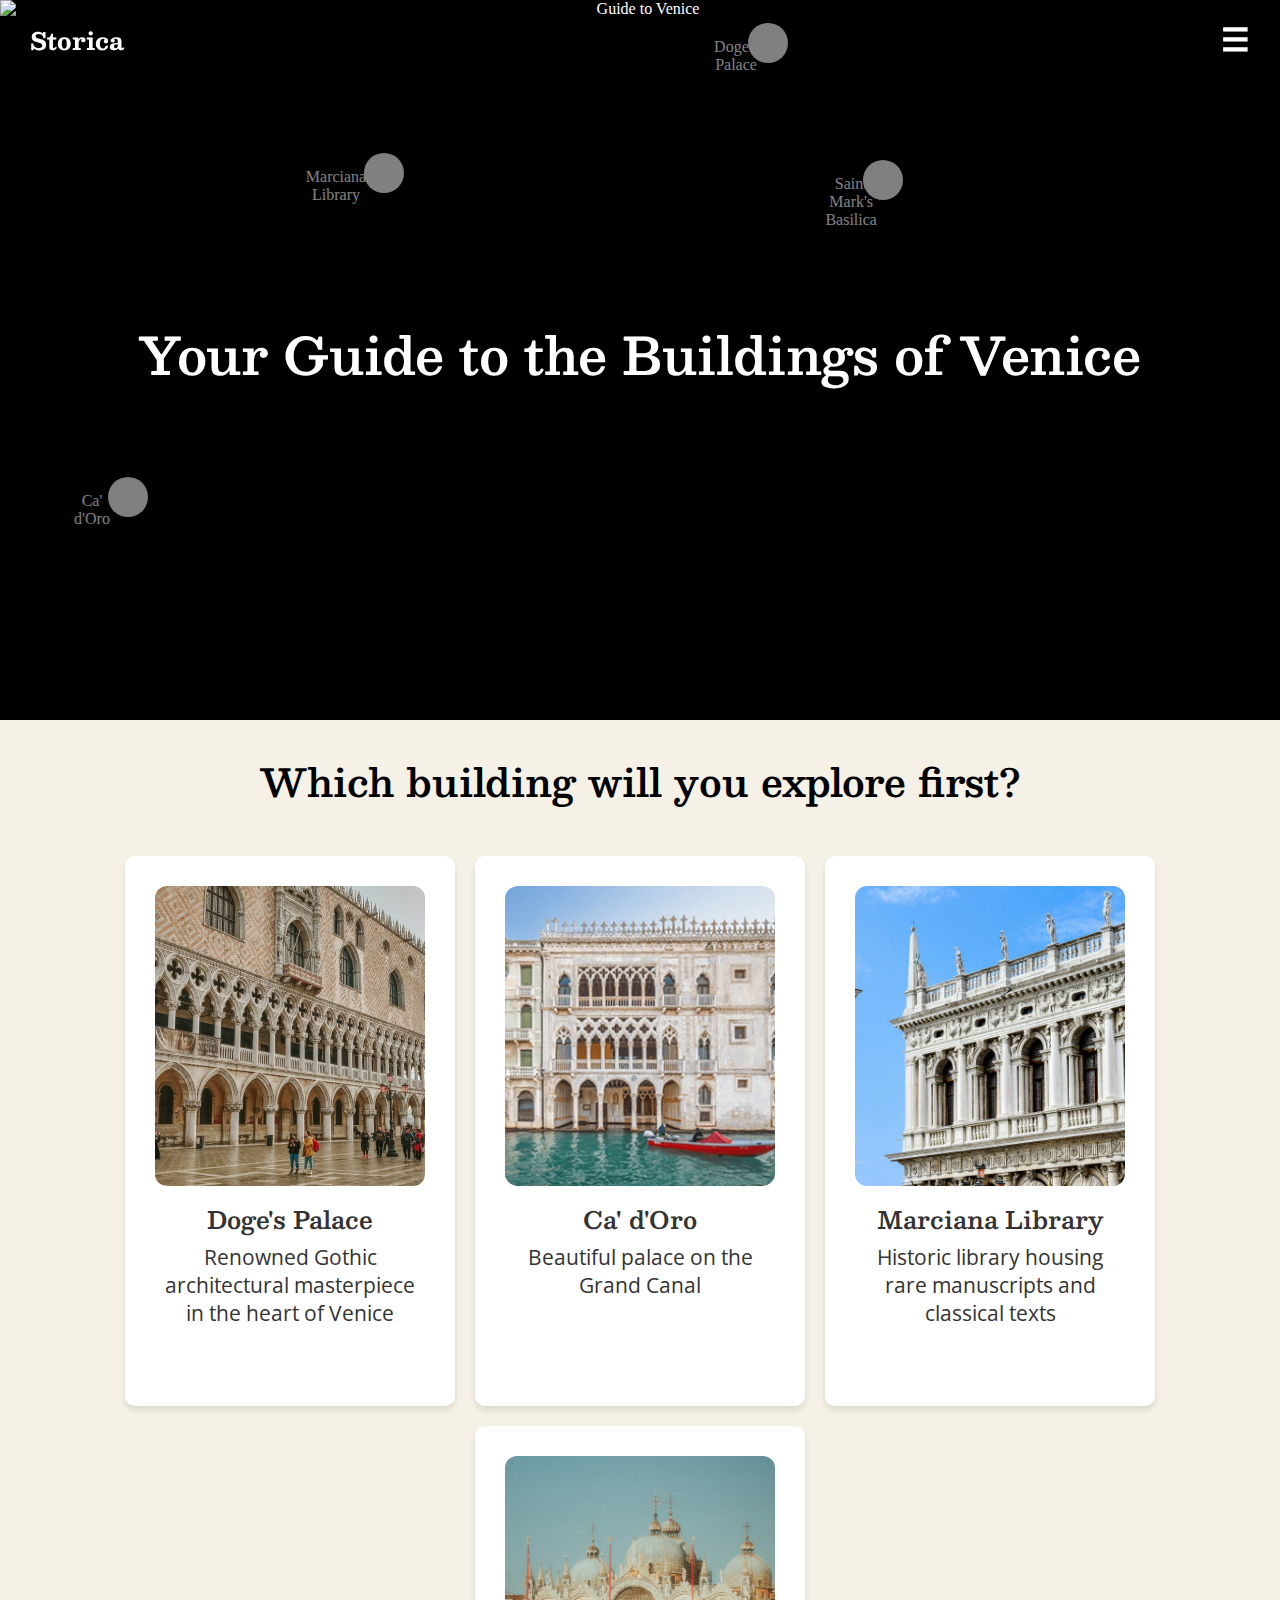
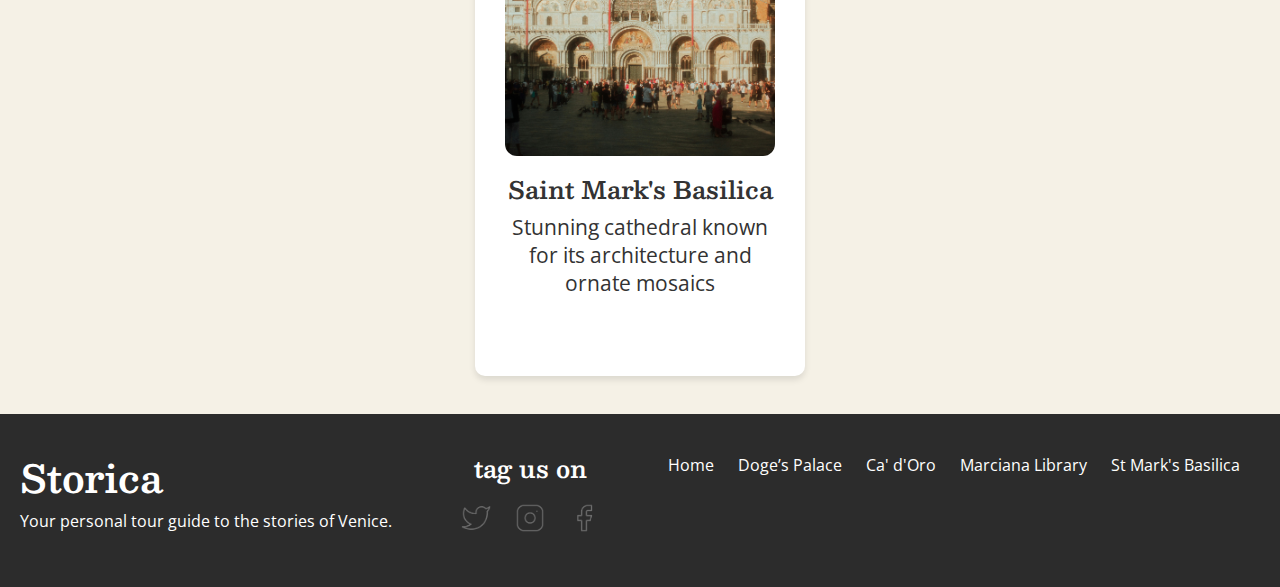
==== commit f18c0034: "Update index.html" ====
--- a/index.html
+++ b/index.html
@@ -43,6 +43,15 @@
     </nav>
 
     <main id="maincontent">
+         <!-- Video Section-->
+        <section class="video-section">
+            <h2>Experience the Beauty of Venice</h2>
+            <video controls autoplay muted loop class="building-video">
+                <source src="./assets/video.mp4" type="video/mp4">
+                Your browser does not support the video tag.
+            </video>
+        </section>
+        
         <!-- Buildings Cards-->
         <section class="buildings-section">
             <h2>Which building will you explore first?</h2>
@@ -73,13 +82,6 @@
                 </a>
                 
             </div>
-        </section>
-        <section class="video-section">
-            <h2>Experience the Beauty of Venice</h2>
-            <video controls autoplay muted loop class="building-video">
-                <source src="./assets/video.mp4" type="video/mp4">
-                Your browser does not support the video tag.
-            </video>
         </section>
     </main>
 
--- a/style.css
+++ b/style.css
@@ -1045,18 +1045,12 @@
 
 /*--- Video Section ---*/
 .video-section {
+    display: none;
     text-align: center;
-    margin-top: 40px;
     padding: 20px;
     background-color: #f4f1ea;
     border-radius: 10px;
     box-shadow: 0 4px 6px rgba(0, 0, 0, 0.1);
-}
-
-.video-section h2 {
-    font-size: 24px;
-    color: #333;
-    margin-bottom: 10px;
 }
 
 .building-video {
@@ -1065,3 +1059,9 @@
     border-radius: 10px;
     box-shadow: 0 4px 8px rgba(0, 0, 0, 0.2);
 }
+
+@media screen and (max-width: 768px) {
+  .video-section {
+    display: block;
+  }
+}
